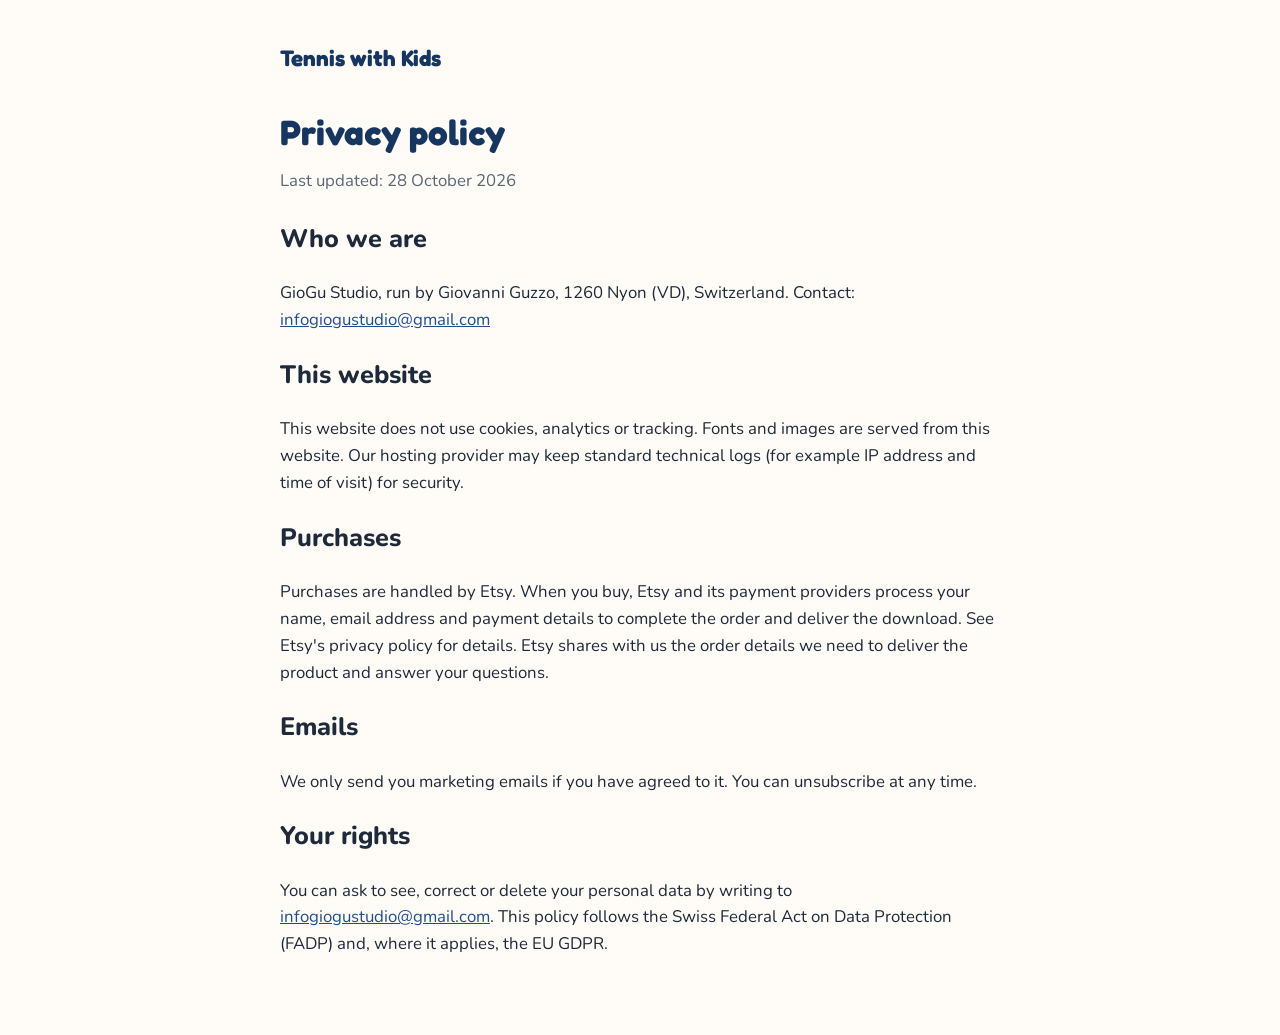
==== privacy.html @ 4cc9ffb3 "Publish Tennis with Kids website Co-Authored-By: Claude Opus 5.5 <noreply@anthropic.com> Claude-Sess" ====
<!doctype html>
<html lang="en">
<head>
<meta charset="utf-8">
<meta name="viewport" content="width=device-width, initial-scale=1">
<title>Privacy policy · Tennis with Kids</title>
<meta name="description" content="100 illustrated tennis play cards for parents of children aged 4 to 12. Pick a card, show the pictures, play. No tennis experience needed.">
<link rel="icon" href="favicon.svg" type="image/svg+xml">
<link rel="stylesheet" href="fonts.css">
<meta property="og:type" content="website">
<meta property="og:title" content="Privacy policy · Tennis with Kids">
<meta property="og:description" content="100 illustrated tennis play cards for parents of children aged 4 to 12. Pick a card, show the pictures, play. No tennis experience needed.">
<meta property="og:image" content="https://tenniswithkids.github.io/img/og.jpg">
<meta name="twitter:card" content="summary_large_image">
<style>html,body{margin:0;background:#FFFCF7}*{box-sizing:border-box}img{max-width:100%}a{color:#1F4E8C}a:hover{color:#163A69}
@media (max-width:600px){h1{font-size:2.4rem!important}h2{font-size:1.8rem!important}}</style>
</head>
<body>
<div style="font-family:'Nunito',sans-serif;color:#1E2A3A;max-width:760px;margin:0 auto;padding:40px 20px 60px;line-height:1.6;font-size:1.05rem">
<a href="index.html" style="font-family:'Fredoka',sans-serif;font-weight:700;font-size:1.4rem;color:#16365F;text-decoration:none">Tennis with Kids</a>
<h1 style="font-family:'Fredoka',sans-serif;color:#16365F;font-size:2.2rem;margin:28px 0 8px">Privacy policy</h1>
<p style="color:#5A6775;margin:0 0 24px">Last updated: 28 October 2026</p>

<h2>Who we are</h2><p>GioGu Studio, run by Giovanni Guzzo, 1260 Nyon (VD), Switzerland. Contact: <a href="mailto:infogiogustudio@gmail.com">infogiogustudio@gmail.com</a></p>
<h2>This website</h2><p>This website does not use cookies, analytics or tracking. Fonts and images are served from this website. Our hosting provider may keep standard technical logs (for example IP address and time of visit) for security.</p>
<h2>Purchases</h2><p>Purchases are handled by Etsy. When you buy, Etsy and its payment providers process your name, email address and payment details to complete the order and deliver the download. See Etsy's privacy policy for details. Etsy shares with us the order details we need to deliver the product and answer your questions.</p>
<h2>Emails</h2><p>We only send you marketing emails if you have agreed to it. You can unsubscribe at any time.</p>
<h2>Your rights</h2><p>You can ask to see, correct or delete your personal data by writing to <a href="mailto:infogiogustudio@gmail.com">infogiogustudio@gmail.com</a>. This policy follows the Swiss Federal Act on Data Protection (FADP) and, where it applies, the EU GDPR.</p>
</div>
</body>
</html>
---- fonts.css ----
@font-face{font-family:'Fredoka';font-style:normal;font-weight:500;font-display:swap;src:url(fonts/fredoka-latin-500-normal.woff2) format('woff2')}
@font-face{font-family:'Fredoka';font-style:normal;font-weight:600;font-display:swap;src:url(fonts/fredoka-latin-600-normal.woff2) format('woff2')}
@font-face{font-family:'Fredoka';font-style:normal;font-weight:700;font-display:swap;src:url(fonts/fredoka-latin-700-normal.woff2) format('woff2')}
@font-face{font-family:'Nunito';font-style:normal;font-weight:400;font-display:swap;src:url(fonts/nunito-latin-400-normal.woff2) format('woff2')}
@font-face{font-family:'Nunito';font-style:normal;font-weight:600;font-display:swap;src:url(fonts/nunito-latin-600-normal.woff2) format('woff2')}
@font-face{font-family:'Nunito';font-style:normal;font-weight:800;font-display:swap;src:url(fonts/nunito-latin-800-normal.woff2) format('woff2')}
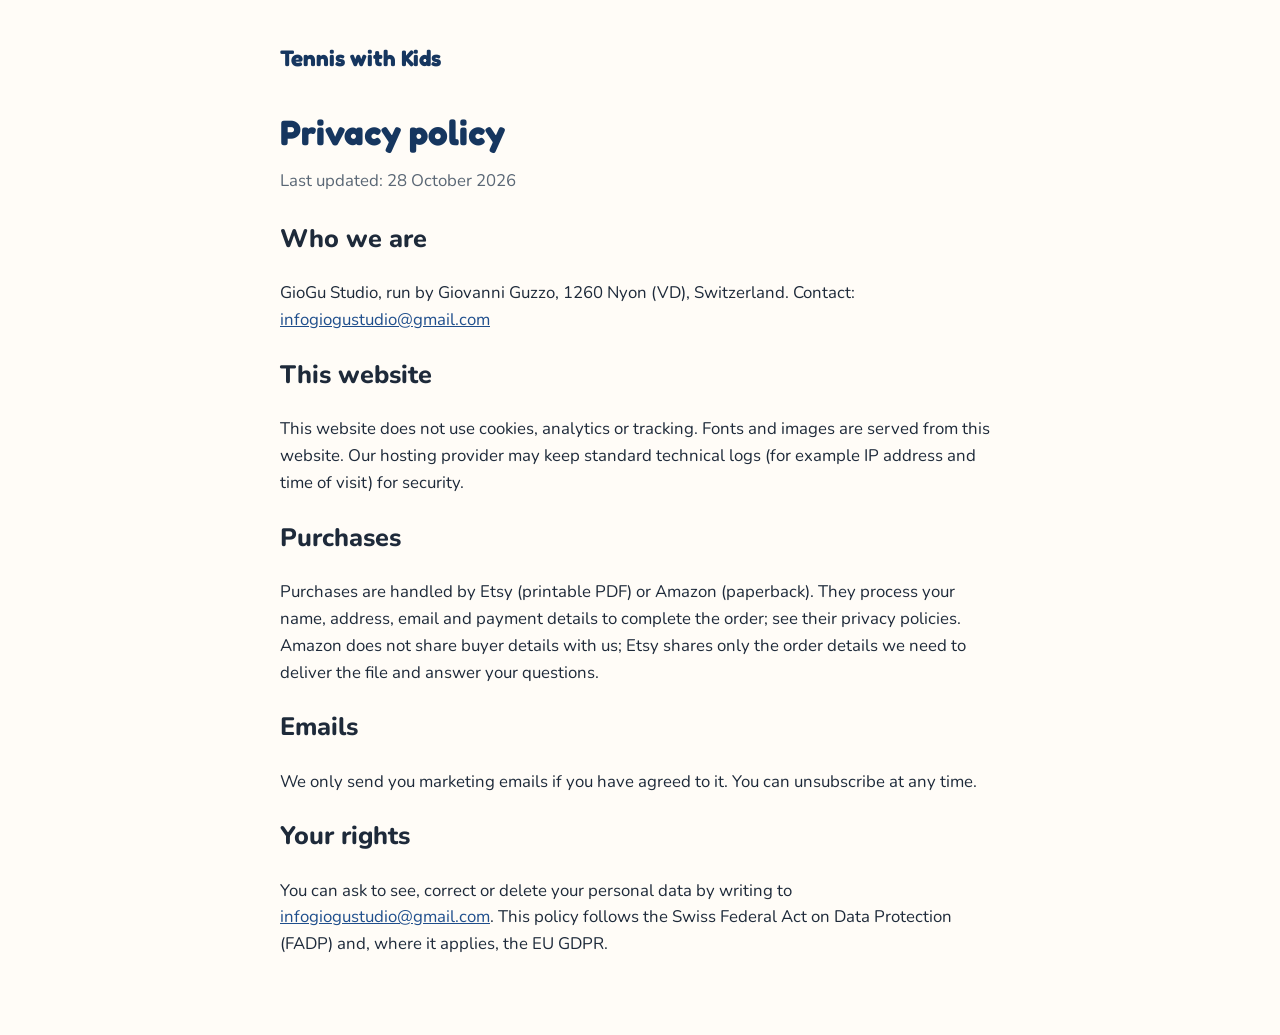
==== commit c753cf8a: "Add Amazon paperback links (US, UK, DE, FR, IT, ES, CA) Co-Authored-By: Claude Opus 5.5 <noreply@ant" ====
--- a/privacy.html
+++ b/privacy.html
@@ -4,6 +4,9 @@
 <meta charset="utf-8">
 <meta name="viewport" content="width=device-width, initial-scale=1">
 <title>Privacy policy · Tennis with Kids</title>
+<link rel="canonical" href="https://tenniswithkids.github.io/privacy.html">
+<meta property="og:url" content="https://tenniswithkids.github.io/privacy.html">
+<meta name="robots" content="noindex, follow">
 <meta name="description" content="100 illustrated tennis play cards for parents of children aged 4 to 12. Pick a card, show the pictures, play. No tennis experience needed.">
 <link rel="icon" href="favicon.svg" type="image/svg+xml">
 <link rel="stylesheet" href="fonts.css">
@@ -23,7 +26,7 @@
 
 <h2>Who we are</h2><p>GioGu Studio, run by Giovanni Guzzo, 1260 Nyon (VD), Switzerland. Contact: <a href="mailto:infogiogustudio@gmail.com">infogiogustudio@gmail.com</a></p>
 <h2>This website</h2><p>This website does not use cookies, analytics or tracking. Fonts and images are served from this website. Our hosting provider may keep standard technical logs (for example IP address and time of visit) for security.</p>
-<h2>Purchases</h2><p>Purchases are handled by Etsy. When you buy, Etsy and its payment providers process your name, email address and payment details to complete the order and deliver the download. See Etsy's privacy policy for details. Etsy shares with us the order details we need to deliver the product and answer your questions.</p>
+<h2>Purchases</h2><p>Purchases are handled by Etsy (printable PDF) or Amazon (paperback). They process your name, address, email and payment details to complete the order; see their privacy policies. Amazon does not share buyer details with us; Etsy shares only the order details we need to deliver the file and answer your questions.</p>
 <h2>Emails</h2><p>We only send you marketing emails if you have agreed to it. You can unsubscribe at any time.</p>
 <h2>Your rights</h2><p>You can ask to see, correct or delete your personal data by writing to <a href="mailto:infogiogustudio@gmail.com">infogiogustudio@gmail.com</a>. This policy follows the Swiss Federal Act on Data Protection (FADP) and, where it applies, the EU GDPR.</p>
 </div>
